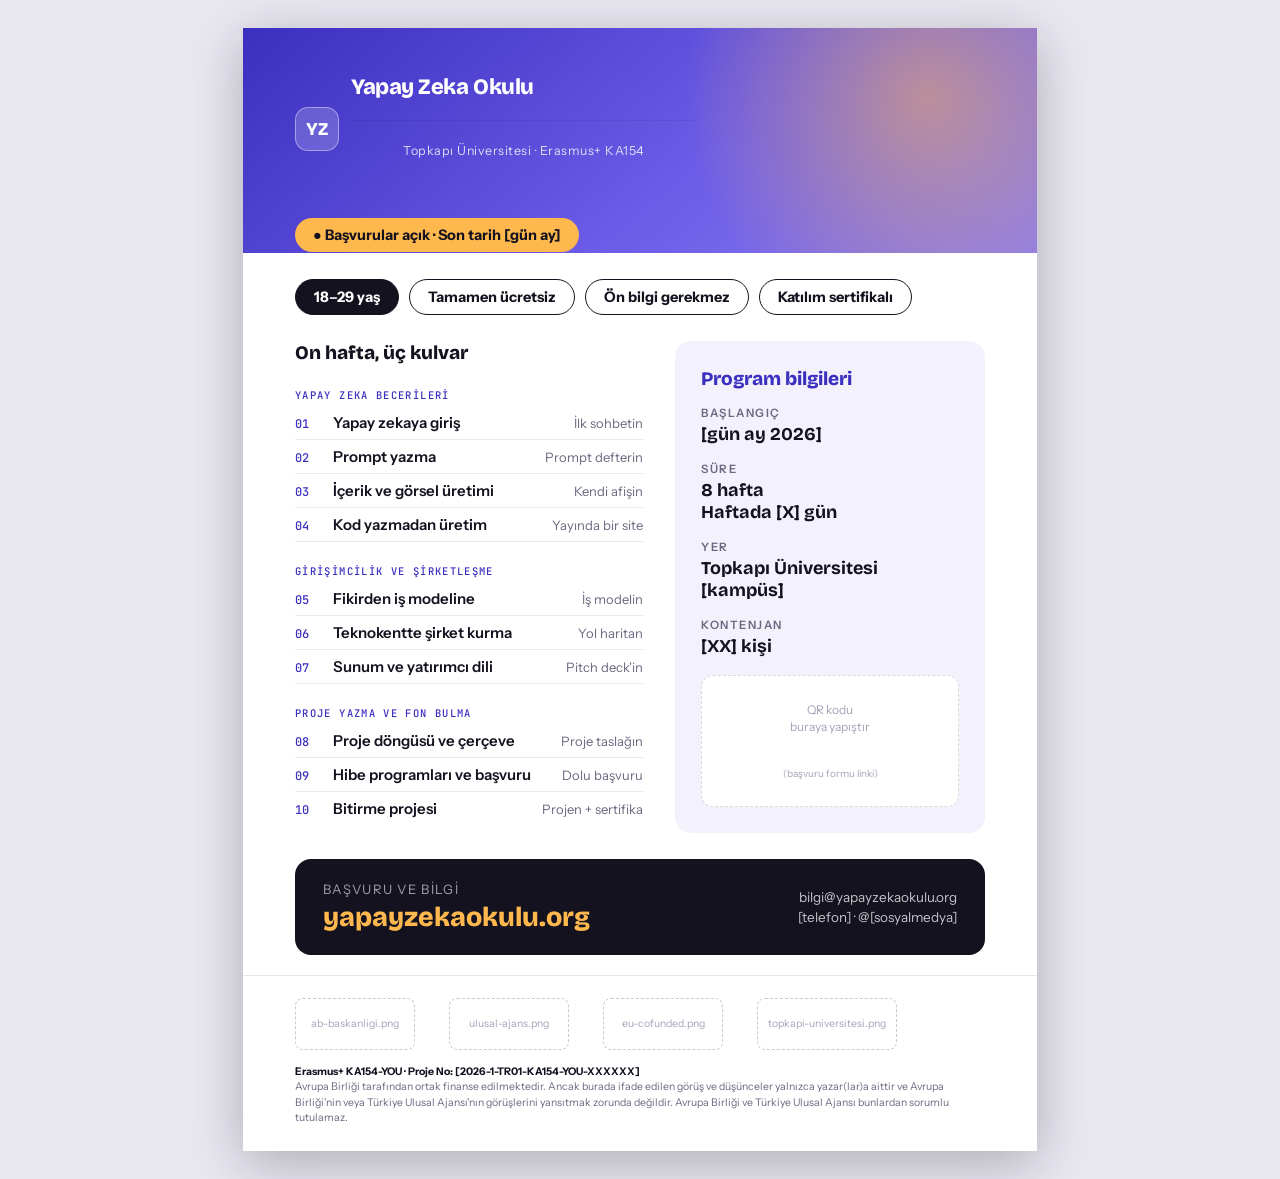
==== afis.html @ c797f371 "Add files via upload" ====
<!DOCTYPE html>
<html lang="tr">
<head>
<meta charset="UTF-8">
<title>Afiş — Yapay Zeka Okulu</title>
<link href="https://fonts.googleapis.com/css2?family=Bricolage+Grotesque:opsz,wght@12..96,400..800&family=Instrument+Sans:wght@400;500;600;700&family=JetBrains+Mono:wght@400;500&display=swap" rel="stylesheet">
<style>
:root{
  --murekkep:#14121f; --mor:#3B2FBF; --mor-acik:#6C5CE7;
  --kayisi:#FFB84D; --leylak:#F3F1FC;
}
*{margin:0;padding:0;box-sizing:border-box}
body{background:#e9e7f0;display:flex;justify-content:center;padding:28px;font-family:'Instrument Sans',sans-serif}

.afis{
  width:794px;height:1123px;background:#fff;position:relative;overflow:hidden;
  display:flex;flex-direction:column;box-shadow:0 12px 50px rgba(20,18,31,.28);
}
@media print{
  body{background:none;padding:0}
  .afis{box-shadow:none;width:210mm;height:297mm}
  @page{size:A4 portrait;margin:0}
}

/* üst blok — mor gradyan */
.ust{
  position:relative;background:linear-gradient(140deg,var(--mor) 0%,var(--mor-acik) 58%,#8B7BF0 100%);
  color:#fff;padding:46px 52px 52px;overflow:hidden;
}
.ust::after{
  content:"";position:absolute;top:-190px;right:-150px;width:520px;height:520px;border-radius:50%;
  background:radial-gradient(circle,rgba(255,184,77,.5),transparent 66%);
}
.marka{position:relative;display:flex;align-items:center;gap:12px;margin-bottom:34px}
.marka-ikon{
  width:44px;height:44px;border-radius:13px;background:rgba(255,255,255,.18);
  border:1.5px solid rgba(255,255,255,.4);display:grid;place-items:center;
  font-family:'Bricolage Grotesque',sans-serif;font-weight:800;font-size:18px;
}
.marka .ad{font-family:'Bricolage Grotesque',sans-serif;font-weight:800;font-size:22px;letter-spacing:-.02em}
.marka .alt{font-size:12.5px;opacity:.8;letter-spacing:.04em}

.rozet{
  position:relative;display:inline-flex;align-items:center;gap:9px;
  background:var(--kayisi);color:var(--murekkep);border-radius:100px;
  padding:8px 18px;font-weight:700;font-size:14.5px;margin-bottom:22px;
}
h1{
  position:relative;font-family:'Bricolage Grotesque',sans-serif;font-weight:800;
  font-size:70px;line-height:.98;letter-spacing:-.03em;margin-bottom:20px;
}
h1 .sari{color:var(--kayisi)}
.spot{position:relative;font-size:20px;line-height:1.5;opacity:.94;max-width:590px}

/* prompt şeridi */
.prompt{
  position:relative;margin-top:26px;background:rgba(255,255,255,.14);
  border:1.5px solid rgba(255,255,255,.3);border-radius:100px;
  padding:14px 22px;font-family:'JetBrains Mono',monospace;font-size:14.5px;
  display:flex;align-items:center;gap:12px;max-width:600px;
}
.prompt .ok{margin-left:auto;width:30px;height:30px;border-radius:50%;background:#fff;color:var(--mor);display:grid;place-items:center;font-size:16px;font-weight:700}

/* etiket satırı */
.etiketler{display:flex;gap:10px;padding:26px 52px 0;flex-wrap:wrap}
.et{
  font-weight:700;font-size:14.5px;border:1.8px solid var(--murekkep);
  border-radius:100px;padding:8px 18px;color:var(--murekkep);
}
.et.dolu{background:var(--murekkep);color:#fff}

/* orta: müfredat + bilgi */
.orta{display:flex;gap:32px;padding:26px 52px 0;flex:1}
.mufredat{flex:1.35}
.baslik{
  font-family:'Bricolage Grotesque',sans-serif;font-weight:800;font-size:19px;
  margin-bottom:16px;color:var(--murekkep);
}
.ders{display:flex;gap:14px;align-items:baseline;padding:7px 0;border-bottom:1px solid rgba(20,18,31,.09)}
.ders:last-child{border:0}
.kulvar{font-family:'JetBrains Mono',monospace;font-size:10.5px;letter-spacing:.13em;text-transform:uppercase;color:var(--mor);font-weight:500;margin:14px 0 4px;padding-top:8px}
.kulvar:first-of-type{margin-top:0;padding-top:0}
.ders .no{font-family:'JetBrains Mono',monospace;font-size:12px;color:var(--mor);font-weight:500;flex:none;width:24px}
.ders .ad{font-weight:600;font-size:15px;color:var(--murekkep)}
.ders .aciklama{font-size:13px;color:#6b6880;margin-left:auto;text-align:right}

.bilgi{
  flex:1;background:var(--leylak);border-radius:16px;padding:26px;align-self:flex-start;
}
.bilgi .baslik{color:var(--mor)}
.satir{margin-bottom:16px}
.satir .k{font-size:11.5px;text-transform:uppercase;letter-spacing:.13em;color:#6b6880;font-weight:600;margin-bottom:3px}
.satir .v{font-family:'Bricolage Grotesque',sans-serif;font-weight:700;font-size:18px;color:var(--murekkep);line-height:1.25}
.qr{
  margin-top:18px;background:#fff;border-radius:12px;height:132px;
  display:grid;place-items:center;color:#a6a2b8;font-size:12px;text-align:center;padding:10px;
  border:1.5px dashed rgba(20,18,31,.16);line-height:1.4;
}

/* başvuru şeridi */
.basvuru{
  margin:26px 52px 0;background:var(--murekkep);color:#fff;border-radius:16px;
  padding:22px 28px;display:flex;align-items:center;justify-content:space-between;gap:18px;
}
.basvuru .sol .k{font-size:13px;opacity:.6;letter-spacing:.1em;text-transform:uppercase;margin-bottom:4px}
.basvuru .sol .v{font-family:'Bricolage Grotesque',sans-serif;font-weight:800;font-size:27px;color:var(--kayisi)}
.basvuru .sag{text-align:right;font-size:13.5px;opacity:.75;line-height:1.5}

/* logo alt bandı */
.alt{padding:22px 52px 26px;margin-top:20px;border-top:1px solid rgba(20,18,31,.1)}
.logolar{display:flex;align-items:center;gap:34px;flex-wrap:wrap;margin-bottom:14px}
.logolar img{height:52px;width:auto;max-width:170px;object-fit:contain}
.logo-yer{
  height:52px;min-width:120px;border:1.5px dashed rgba(20,18,31,.22);border-radius:8px;
  display:grid;place-items:center;font-size:10.5px;color:#a6a2b8;text-align:center;padding:5px 10px;line-height:1.3;
}
.reddi{font-size:10.5px;line-height:1.45;color:#6b6880}
.reddi b{color:var(--murekkep)}
</style>
</head>
<body>
<div class="afis">

  <div class="ust">
    <div class="marka">
      <div class="marka-ikon">YZ</div>
      <div>
        <div class="ad">Yapay Zeka Okulu</div>
        <div class="alt">Topkapı Üniversitesi · Erasmus+ KA154</div>
      </div>
    </div>

    <div class="rozet">● Başvurular açık · Son tarih [gün ay]</div>
    <h1>Yapay zeka ile<br><span class="sari">yeni bir başlangıç</span></h1>
    <p class="spot">Şu an ne okuyorsan ne de çalışıyorsan, buradan başla. On haftada yapay zekayı öğren, fikrini bir girişime çevir, proje yazmayı ve fon bulmayı öğren.</p>

    <div class="prompt">
      <span>yapay zeka öğrenmek istiyorum, nereden başlarım?</span>
      <span class="ok">↑</span>
    </div>
  </div>

  <div class="etiketler">
    <div class="et dolu">18–29 yaş</div>
    <div class="et">Tamamen ücretsiz</div>
    <div class="et">Ön bilgi gerekmez</div>
    <div class="et">Katılım sertifikalı</div>
  </div>

  <div class="orta">
    <div class="mufredat">
      <div class="baslik">On hafta, üç kulvar</div>
      <div class="kulvar">Yapay zeka becerileri</div>
      <div class="ders"><span class="no">01</span><span class="ad">Yapay zekaya giriş</span><span class="aciklama">İlk sohbetin</span></div>
      <div class="ders"><span class="no">02</span><span class="ad">Prompt yazma</span><span class="aciklama">Prompt defterin</span></div>
      <div class="ders"><span class="no">03</span><span class="ad">İçerik ve görsel üretimi</span><span class="aciklama">Kendi afişin</span></div>
      <div class="ders"><span class="no">04</span><span class="ad">Kod yazmadan üretim</span><span class="aciklama">Yayında bir site</span></div>
      <div class="kulvar">Girişimcilik ve şirketleşme</div>
      <div class="ders"><span class="no">05</span><span class="ad">Fikirden iş modeline</span><span class="aciklama">İş modelin</span></div>
      <div class="ders"><span class="no">06</span><span class="ad">Teknokentte şirket kurma</span><span class="aciklama">Yol haritan</span></div>
      <div class="ders"><span class="no">07</span><span class="ad">Sunum ve yatırımcı dili</span><span class="aciklama">Pitch deck'in</span></div>
      <div class="kulvar">Proje yazma ve fon bulma</div>
      <div class="ders"><span class="no">08</span><span class="ad">Proje döngüsü ve çerçeve</span><span class="aciklama">Proje taslağın</span></div>
      <div class="ders"><span class="no">09</span><span class="ad">Hibe programları ve başvuru</span><span class="aciklama">Dolu başvuru</span></div>
      <div class="ders"><span class="no">10</span><span class="ad">Bitirme projesi</span><span class="aciklama">Projen + sertifika</span></div>
    </div>

    <div class="bilgi">
      <div class="baslik">Program bilgileri</div>
      <div class="satir"><div class="k">Başlangıç</div><div class="v">[gün ay 2026]</div></div>
      <div class="satir"><div class="k">Süre</div><div class="v">8 hafta<br>Haftada [X] gün</div></div>
      <div class="satir"><div class="k">Yer</div><div class="v">Topkapı Üniversitesi<br>[kampüs]</div></div>
      <div class="satir"><div class="k">Kontenjan</div><div class="v">[XX] kişi</div></div>
      <div class="qr">QR kodu<br>buraya yapıştır<br><span style="font-size:10px">(başvuru formu linki)</span></div>
    </div>
  </div>

  <div class="basvuru">
    <div class="sol">
      <div class="k">Başvuru ve bilgi</div>
      <div class="v">yapayzekaokulu.org</div>
    </div>
    <div class="sag">bilgi@yapayzekaokulu.org<br>[telefon] · @[sosyalmedya]</div>
  </div>

  <div class="alt">
    <div class="logolar">
      <img src="logos/ab-baskanligi.png" alt="Avrupa Birliği Başkanlığı" onerror="this.outerHTML='&lt;div class=\'logo-yer\'&gt;ab-baskanligi.png&lt;/div&gt;'">
      <img src="logos/ulusal-ajans.png" alt="Türkiye Ulusal Ajansı" onerror="this.outerHTML='&lt;div class=\'logo-yer\'&gt;ulusal-ajans.png&lt;/div&gt;'">
      <img src="logos/eu-cofunded.png" alt="Avrupa Birliği tarafından ortak finanse edilmektedir" onerror="this.outerHTML='&lt;div class=\'logo-yer\'&gt;eu-cofunded.png&lt;/div&gt;'">
      <img src="logos/topkapi-universitesi.png" alt="Topkapı Üniversitesi" onerror="this.outerHTML='&lt;div class=\'logo-yer\'&gt;topkapi-universitesi.png&lt;/div&gt;'">
    </div>
    <div class="reddi">
      <b>Erasmus+ KA154-YOU · Proje No: [2026-1-TR01-KA154-YOU-XXXXXX]</b><br>
      Avrupa Birliği tarafından ortak finanse edilmektedir. Ancak burada ifade edilen görüş ve düşünceler yalnızca yazar(lar)a aittir ve Avrupa Birliği'nin veya Türkiye Ulusal Ajansı'nın görüşlerini yansıtmak zorunda değildir. Avrupa Birliği ve Türkiye Ulusal Ajansı bunlardan sorumlu tutulamaz.
    </div>
  </div>

</div>
</body>
</html>
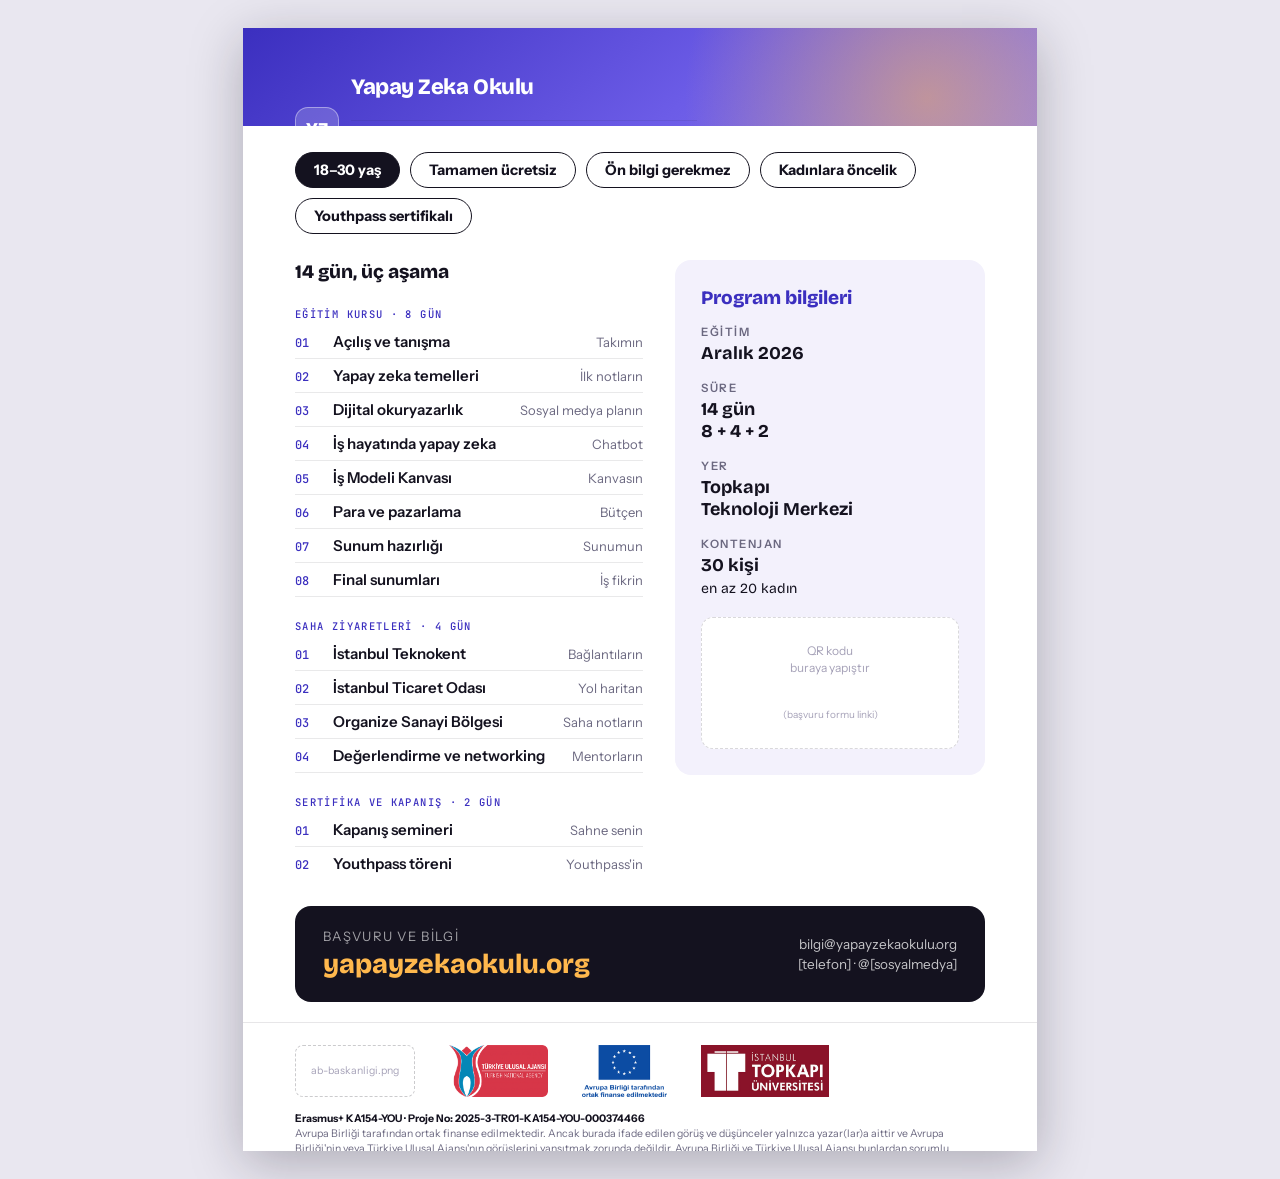
==== commit 5feeb6f3: "Add files via upload" ====
--- a/afis.html
+++ b/afis.html
@@ -130,9 +130,9 @@
       </div>
     </div>
 
-    <div class="rozet">● Başvurular açık · Son tarih [gün ay]</div>
+    <div class="rozet">● Başvurular açık · Son tarih 30 Ekim 2026</div>
     <h1>Yapay zeka ile<br><span class="sari">yeni bir başlangıç</span></h1>
-    <p class="spot">Şu an ne okuyorsan ne de çalışıyorsan, buradan başla. On haftada yapay zekayı öğren, fikrini bir girişime çevir, proje yazmayı ve fon bulmayı öğren.</p>
+    <p class="spot">Şu an ne okuyorsan ne de çalışıyorsan, buradan başla. On dört günde yapay zekayı öğren, fikrini bir iş modeline çevir, teknokenti yerinde gör.</p>
 
     <div class="prompt">
       <span>yapay zeka öğrenmek istiyorum, nereden başlarım?</span>
@@ -141,36 +141,41 @@
   </div>
 
   <div class="etiketler">
-    <div class="et dolu">18–29 yaş</div>
+    <div class="et dolu">18–30 yaş</div>
     <div class="et">Tamamen ücretsiz</div>
     <div class="et">Ön bilgi gerekmez</div>
-    <div class="et">Katılım sertifikalı</div>
+    <div class="et">Kadınlara öncelik</div>
+    <div class="et">Youthpass sertifikalı</div>
   </div>
 
   <div class="orta">
     <div class="mufredat">
-      <div class="baslik">On hafta, üç kulvar</div>
-      <div class="kulvar">Yapay zeka becerileri</div>
-      <div class="ders"><span class="no">01</span><span class="ad">Yapay zekaya giriş</span><span class="aciklama">İlk sohbetin</span></div>
-      <div class="ders"><span class="no">02</span><span class="ad">Prompt yazma</span><span class="aciklama">Prompt defterin</span></div>
-      <div class="ders"><span class="no">03</span><span class="ad">İçerik ve görsel üretimi</span><span class="aciklama">Kendi afişin</span></div>
-      <div class="ders"><span class="no">04</span><span class="ad">Kod yazmadan üretim</span><span class="aciklama">Yayında bir site</span></div>
-      <div class="kulvar">Girişimcilik ve şirketleşme</div>
-      <div class="ders"><span class="no">05</span><span class="ad">Fikirden iş modeline</span><span class="aciklama">İş modelin</span></div>
-      <div class="ders"><span class="no">06</span><span class="ad">Teknokentte şirket kurma</span><span class="aciklama">Yol haritan</span></div>
-      <div class="ders"><span class="no">07</span><span class="ad">Sunum ve yatırımcı dili</span><span class="aciklama">Pitch deck'in</span></div>
-      <div class="kulvar">Proje yazma ve fon bulma</div>
-      <div class="ders"><span class="no">08</span><span class="ad">Proje döngüsü ve çerçeve</span><span class="aciklama">Proje taslağın</span></div>
-      <div class="ders"><span class="no">09</span><span class="ad">Hibe programları ve başvuru</span><span class="aciklama">Dolu başvuru</span></div>
-      <div class="ders"><span class="no">10</span><span class="ad">Bitirme projesi</span><span class="aciklama">Projen + sertifika</span></div>
+      <div class="baslik">14 gün, üç aşama</div>
+      <div class="kulvar">Eğitim kursu · 8 gün</div>
+      <div class="ders"><span class="no">01</span><span class="ad">Açılış ve tanışma</span><span class="aciklama">Takımın</span></div>
+      <div class="ders"><span class="no">02</span><span class="ad">Yapay zeka temelleri</span><span class="aciklama">İlk notların</span></div>
+      <div class="ders"><span class="no">03</span><span class="ad">Dijital okuryazarlık</span><span class="aciklama">Sosyal medya planın</span></div>
+      <div class="ders"><span class="no">04</span><span class="ad">İş hayatında yapay zeka</span><span class="aciklama">Chatbot</span></div>
+      <div class="ders"><span class="no">05</span><span class="ad">İş Modeli Kanvası</span><span class="aciklama">Kanvasın</span></div>
+      <div class="ders"><span class="no">06</span><span class="ad">Para ve pazarlama</span><span class="aciklama">Bütçen</span></div>
+      <div class="ders"><span class="no">07</span><span class="ad">Sunum hazırlığı</span><span class="aciklama">Sunumun</span></div>
+      <div class="ders"><span class="no">08</span><span class="ad">Final sunumları</span><span class="aciklama">İş fikrin</span></div>
+      <div class="kulvar">Saha ziyaretleri · 4 gün</div>
+      <div class="ders"><span class="no">01</span><span class="ad">İstanbul Teknokent</span><span class="aciklama">Bağlantıların</span></div>
+      <div class="ders"><span class="no">02</span><span class="ad">İstanbul Ticaret Odası</span><span class="aciklama">Yol haritan</span></div>
+      <div class="ders"><span class="no">03</span><span class="ad">Organize Sanayi Bölgesi</span><span class="aciklama">Saha notların</span></div>
+      <div class="ders"><span class="no">04</span><span class="ad">Değerlendirme ve networking</span><span class="aciklama">Mentorların</span></div>
+      <div class="kulvar">Sertifika ve kapanış · 2 gün</div>
+      <div class="ders"><span class="no">01</span><span class="ad">Kapanış semineri</span><span class="aciklama">Sahne senin</span></div>
+      <div class="ders"><span class="no">02</span><span class="ad">Youthpass töreni</span><span class="aciklama">Youthpass'in</span></div>
     </div>
 
     <div class="bilgi">
       <div class="baslik">Program bilgileri</div>
-      <div class="satir"><div class="k">Başlangıç</div><div class="v">[gün ay 2026]</div></div>
-      <div class="satir"><div class="k">Süre</div><div class="v">8 hafta<br>Haftada [X] gün</div></div>
-      <div class="satir"><div class="k">Yer</div><div class="v">Topkapı Üniversitesi<br>[kampüs]</div></div>
-      <div class="satir"><div class="k">Kontenjan</div><div class="v">[XX] kişi</div></div>
+      <div class="satir"><div class="k">Eğitim</div><div class="v">Aralık 2026</div></div>
+      <div class="satir"><div class="k">Süre</div><div class="v">14 gün<br>8 + 4 + 2</div></div>
+      <div class="satir"><div class="k">Yer</div><div class="v">Topkapı<br>Teknoloji Merkezi</div></div>
+      <div class="satir"><div class="k">Kontenjan</div><div class="v">30 kişi<br><span style="font-weight:400;font-size:14px">en az 20 kadın</span></div></div>
       <div class="qr">QR kodu<br>buraya yapıştır<br><span style="font-size:10px">(başvuru formu linki)</span></div>
     </div>
   </div>
@@ -186,12 +191,12 @@
   <div class="alt">
     <div class="logolar">
       <img src="logos/ab-baskanligi.png" alt="Avrupa Birliği Başkanlığı" onerror="this.outerHTML='&lt;div class=\'logo-yer\'&gt;ab-baskanligi.png&lt;/div&gt;'">
-      <img src="logos/ulusal-ajans.png" alt="Türkiye Ulusal Ajansı" onerror="this.outerHTML='&lt;div class=\'logo-yer\'&gt;ulusal-ajans.png&lt;/div&gt;'">
-      <img src="logos/eu-cofunded.png" alt="Avrupa Birliği tarafından ortak finanse edilmektedir" onerror="this.outerHTML='&lt;div class=\'logo-yer\'&gt;eu-cofunded.png&lt;/div&gt;'">
-      <img src="logos/topkapi-universitesi.png" alt="Topkapı Üniversitesi" onerror="this.outerHTML='&lt;div class=\'logo-yer\'&gt;topkapi-universitesi.png&lt;/div&gt;'">
+      <img src="[data-uri]" alt="Türkiye Ulusal Ajansı" onerror="this.outerHTML='&lt;div class=\'logo-yer\'&gt;ulusal-ajans.png&lt;/div&gt;'">
+      <img src="[data-uri]" alt="Avrupa Birliği tarafından ortak finanse edilmektedir" >
+      <img src="[data-uri]" alt="Topkapı Üniversitesi" onerror="this.outerHTML='&lt;div class=\'logo-yer\'&gt;topkapi-universitesi.png&lt;/div&gt;'">
     </div>
     <div class="reddi">
-      <b>Erasmus+ KA154-YOU · Proje No: [2026-1-TR01-KA154-YOU-XXXXXX]</b><br>
+      <b>Erasmus+ KA154-YOU · Proje No: 2025-3-TR01-KA154-YOU-000374466</b><br>
       Avrupa Birliği tarafından ortak finanse edilmektedir. Ancak burada ifade edilen görüş ve düşünceler yalnızca yazar(lar)a aittir ve Avrupa Birliği'nin veya Türkiye Ulusal Ajansı'nın görüşlerini yansıtmak zorunda değildir. Avrupa Birliği ve Türkiye Ulusal Ajansı bunlardan sorumlu tutulamaz.
     </div>
   </div>
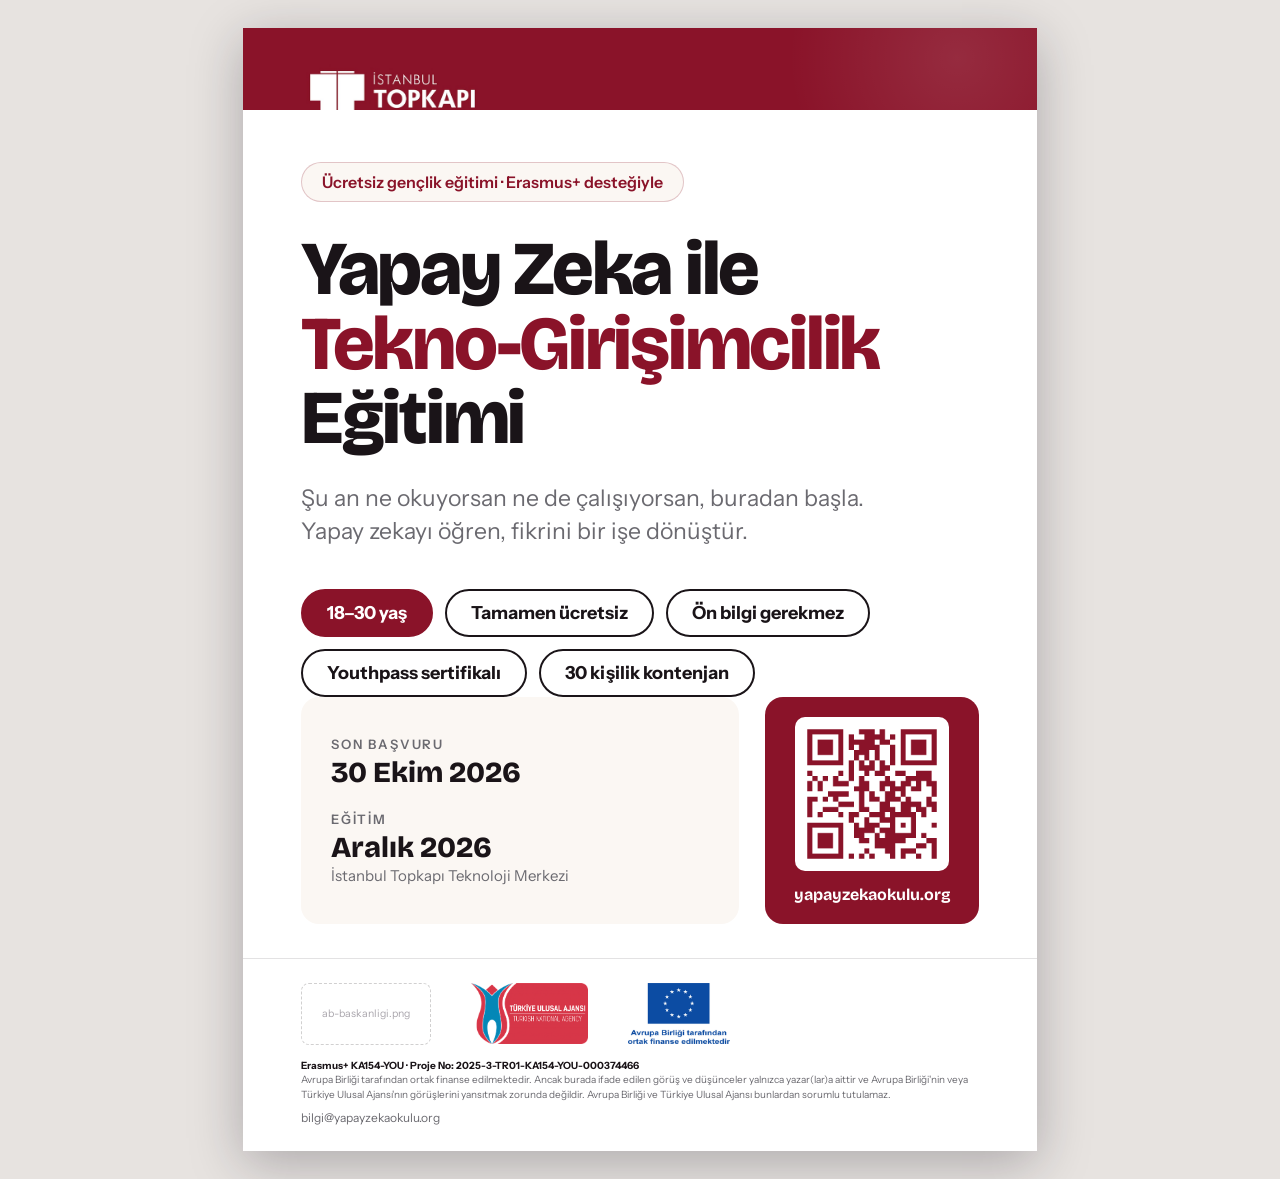
==== commit 37cf0da9: "Add files via upload" ====
--- a/afis.html
+++ b/afis.html
@@ -2,203 +2,108 @@
 <html lang="tr">
 <head>
 <meta charset="UTF-8">
-<title>Afiş — Yapay Zeka Okulu</title>
-<link href="https://fonts.googleapis.com/css2?family=Bricolage+Grotesque:opsz,wght@12..96,400..800&family=Instrument+Sans:wght@400;500;600;700&family=JetBrains+Mono:wght@400;500&display=swap" rel="stylesheet">
+<title>Afiş — Yapay Zeka ile Tekno-Girişimcilik Eğitimi</title>
+<link href="https://fonts.googleapis.com/css2?family=Bricolage+Grotesque:opsz,wght@12..96,400..800&family=Instrument+Sans:wght@400;500;600;700&display=swap" rel="stylesheet">
 <style>
-:root{
-  --murekkep:#14121f; --mor:#3B2FBF; --mor-acik:#6C5CE7;
-  --kayisi:#FFB84D; --leylak:#F3F1FC;
-}
+:root{ --bordo:#8A1329; --koyu:#5E0C1C; --krem:#FBF7F3; --gri:#6B6A70; }
 *{margin:0;padding:0;box-sizing:border-box}
-body{background:#e9e7f0;display:flex;justify-content:center;padding:28px;font-family:'Instrument Sans',sans-serif}
+body{background:#e7e3e0;display:flex;justify-content:center;padding:28px;font-family:'Instrument Sans',sans-serif}
+.afis{width:794px;height:1123px;background:#fff;position:relative;overflow:hidden;display:flex;flex-direction:column;
+  box-shadow:0 12px 50px rgba(20,18,31,.28)}
+@media print{ body{background:none;padding:0} .afis{box-shadow:none;width:210mm;height:297mm}
+  @page{size:A4 portrait;margin:0} }
 
-.afis{
-  width:794px;height:1123px;background:#fff;position:relative;overflow:hidden;
-  display:flex;flex-direction:column;box-shadow:0 12px 50px rgba(20,18,31,.28);
-}
-@media print{
-  body{background:none;padding:0}
-  .afis{box-shadow:none;width:210mm;height:297mm}
-  @page{size:A4 portrait;margin:0}
-}
+/* üst bordo bant */
+.ust{background:var(--bordo);padding:34px 58px 30px;position:relative;overflow:hidden}
+.ust::after{content:"";position:absolute;top:-140px;right:-90px;width:340px;height:340px;border-radius:50%;
+  background:radial-gradient(circle,rgba(255,255,255,.10),transparent 70%)}
+.ust img{height:74px;width:auto;display:block;position:relative}
 
-/* üst blok — mor gradyan */
-.ust{
-  position:relative;background:linear-gradient(140deg,var(--mor) 0%,var(--mor-acik) 58%,#8B7BF0 100%);
-  color:#fff;padding:46px 52px 52px;overflow:hidden;
-}
-.ust::after{
-  content:"";position:absolute;top:-190px;right:-150px;width:520px;height:520px;border-radius:50%;
-  background:radial-gradient(circle,rgba(255,184,77,.5),transparent 66%);
-}
-.marka{position:relative;display:flex;align-items:center;gap:12px;margin-bottom:34px}
-.marka-ikon{
-  width:44px;height:44px;border-radius:13px;background:rgba(255,255,255,.18);
-  border:1.5px solid rgba(255,255,255,.4);display:grid;place-items:center;
-  font-family:'Bricolage Grotesque',sans-serif;font-weight:800;font-size:18px;
-}
-.marka .ad{font-family:'Bricolage Grotesque',sans-serif;font-weight:800;font-size:22px;letter-spacing:-.02em}
-.marka .alt{font-size:12.5px;opacity:.8;letter-spacing:.04em}
+/* gövde */
+.govde{flex:1;padding:52px 58px 0;display:flex;flex-direction:column}
+.etiket{display:inline-block;align-self:flex-start;background:var(--krem);border:1.5px solid rgba(138,19,41,.22);
+  color:var(--bordo);border-radius:100px;padding:9px 20px;font-weight:600;font-size:16px;margin-bottom:30px}
+h1{font-family:'Bricolage Grotesque',sans-serif;font-weight:800;font-size:76px;line-height:.98;
+  letter-spacing:-.03em;color:#1A1418;margin-bottom:26px}
+h1 .vurgu{color:var(--bordo)}
+.spot{font-size:23px;line-height:1.45;color:var(--gri);max-width:600px}
 
-.rozet{
-  position:relative;display:inline-flex;align-items:center;gap:9px;
-  background:var(--kayisi);color:var(--murekkep);border-radius:100px;
-  padding:8px 18px;font-weight:700;font-size:14.5px;margin-bottom:22px;
-}
-h1{
-  position:relative;font-family:'Bricolage Grotesque',sans-serif;font-weight:800;
-  font-size:70px;line-height:.98;letter-spacing:-.03em;margin-bottom:20px;
-}
-h1 .sari{color:var(--kayisi)}
-.spot{position:relative;font-size:20px;line-height:1.5;opacity:.94;max-width:590px}
+.pills{display:flex;gap:12px;flex-wrap:wrap;margin-top:40px}
+.pill{border:2px solid #1A1418;border-radius:100px;padding:11px 24px;font-weight:700;font-size:18px;color:#1A1418}
+.pill.dolu{background:var(--bordo);border-color:var(--bordo);color:#fff}
 
-/* prompt şeridi */
-.prompt{
-  position:relative;margin-top:26px;background:rgba(255,255,255,.14);
-  border:1.5px solid rgba(255,255,255,.3);border-radius:100px;
-  padding:14px 22px;font-family:'JetBrains Mono',monospace;font-size:14.5px;
-  display:flex;align-items:center;gap:12px;max-width:600px;
-}
-.prompt .ok{margin-left:auto;width:30px;height:30px;border-radius:50%;background:#fff;color:var(--mor);display:grid;place-items:center;font-size:16px;font-weight:700}
+/* tarih + qr */
+.alt-blok{margin-top:auto;margin-bottom:34px;display:flex;gap:26px;align-items:stretch}
+.tarihler{flex:1;background:var(--krem);border-radius:18px;padding:28px 30px;display:flex;flex-direction:column;justify-content:center;gap:22px}
+.satir .k{font-size:13px;letter-spacing:.14em;text-transform:uppercase;color:var(--gri);font-weight:600;margin-bottom:5px}
+.satir .v{font-family:'Bricolage Grotesque',sans-serif;font-weight:800;font-size:29px;color:#1A1418;line-height:1.1}
+.satir .v small{display:block;font-family:'Instrument Sans';font-weight:400;font-size:15px;color:var(--gri);margin-top:4px}
+.qr-kutu{width:214px;background:var(--bordo);border-radius:18px;padding:20px;display:flex;flex-direction:column;
+  align-items:center;justify-content:center;gap:14px;color:#fff}
+.qr{width:154px;height:154px;background:#fff;border-radius:10px;padding:7px}
+.qr img{width:100%;height:100%;display:block}
+.qr-kutu .adres{font-family:'Bricolage Grotesque',sans-serif;font-weight:700;font-size:16px;text-align:center}
 
-/* etiket satırı */
-.etiketler{display:flex;gap:10px;padding:26px 52px 0;flex-wrap:wrap}
-.et{
-  font-weight:700;font-size:14.5px;border:1.8px solid var(--murekkep);
-  border-radius:100px;padding:8px 18px;color:var(--murekkep);
-}
-.et.dolu{background:var(--murekkep);color:#fff}
-
-/* orta: müfredat + bilgi */
-.orta{display:flex;gap:32px;padding:26px 52px 0;flex:1}
-.mufredat{flex:1.35}
-.baslik{
-  font-family:'Bricolage Grotesque',sans-serif;font-weight:800;font-size:19px;
-  margin-bottom:16px;color:var(--murekkep);
-}
-.ders{display:flex;gap:14px;align-items:baseline;padding:7px 0;border-bottom:1px solid rgba(20,18,31,.09)}
-.ders:last-child{border:0}
-.kulvar{font-family:'JetBrains Mono',monospace;font-size:10.5px;letter-spacing:.13em;text-transform:uppercase;color:var(--mor);font-weight:500;margin:14px 0 4px;padding-top:8px}
-.kulvar:first-of-type{margin-top:0;padding-top:0}
-.ders .no{font-family:'JetBrains Mono',monospace;font-size:12px;color:var(--mor);font-weight:500;flex:none;width:24px}
-.ders .ad{font-weight:600;font-size:15px;color:var(--murekkep)}
-.ders .aciklama{font-size:13px;color:#6b6880;margin-left:auto;text-align:right}
-
-.bilgi{
-  flex:1;background:var(--leylak);border-radius:16px;padding:26px;align-self:flex-start;
-}
-.bilgi .baslik{color:var(--mor)}
-.satir{margin-bottom:16px}
-.satir .k{font-size:11.5px;text-transform:uppercase;letter-spacing:.13em;color:#6b6880;font-weight:600;margin-bottom:3px}
-.satir .v{font-family:'Bricolage Grotesque',sans-serif;font-weight:700;font-size:18px;color:var(--murekkep);line-height:1.25}
-.qr{
-  margin-top:18px;background:#fff;border-radius:12px;height:132px;
-  display:grid;place-items:center;color:#a6a2b8;font-size:12px;text-align:center;padding:10px;
-  border:1.5px dashed rgba(20,18,31,.16);line-height:1.4;
-}
-
-/* başvuru şeridi */
-.basvuru{
-  margin:26px 52px 0;background:var(--murekkep);color:#fff;border-radius:16px;
-  padding:22px 28px;display:flex;align-items:center;justify-content:space-between;gap:18px;
-}
-.basvuru .sol .k{font-size:13px;opacity:.6;letter-spacing:.1em;text-transform:uppercase;margin-bottom:4px}
-.basvuru .sol .v{font-family:'Bricolage Grotesque',sans-serif;font-weight:800;font-size:27px;color:var(--kayisi)}
-.basvuru .sag{text-align:right;font-size:13.5px;opacity:.75;line-height:1.5}
-
-/* logo alt bandı */
-.alt{padding:22px 52px 26px;margin-top:20px;border-top:1px solid rgba(20,18,31,.1)}
-.logolar{display:flex;align-items:center;gap:34px;flex-wrap:wrap;margin-bottom:14px}
-.logolar img{height:52px;width:auto;max-width:170px;object-fit:contain}
-.logo-yer{
-  height:52px;min-width:120px;border:1.5px dashed rgba(20,18,31,.22);border-radius:8px;
-  display:grid;place-items:center;font-size:10.5px;color:#a6a2b8;text-align:center;padding:5px 10px;line-height:1.3;
-}
-.reddi{font-size:10.5px;line-height:1.45;color:#6b6880}
-.reddi b{color:var(--murekkep)}
+/* alt logo bandı */
+.logo-bant{border-top:1px solid rgba(26,20,24,.12);padding:24px 58px 26px}
+.logolar{display:flex;align-items:center;gap:40px;flex-wrap:wrap;margin-bottom:14px}
+.logolar img{height:62px;width:auto;object-fit:contain}
+.logo-yer{height:62px;min-width:130px;border:1.5px dashed rgba(26,20,24,.2);border-radius:8px;display:grid;place-items:center;
+  font-size:10.5px;color:#A9A5AC;text-align:center;padding:6px 10px;line-height:1.3}
+.reddi{font-size:10px;line-height:1.45;color:var(--gri)}
+.reddi b{color:#1A1418}
+.iletisim{margin-top:8px;font-size:12px;color:var(--gri)}
 </style>
 </head>
 <body>
 <div class="afis">
 
-  <div class="ust">
-    <div class="marka">
-      <div class="marka-ikon">YZ</div>
-      <div>
-        <div class="ad">Yapay Zeka Okulu</div>
-        <div class="alt">Topkapı Üniversitesi · Erasmus+ KA154</div>
-      </div>
+  <div class="ust"><img src="[data-uri]" alt="İstanbul Topkapı Üniversitesi"></div>
+
+  <div class="govde">
+    <div class="etiket">Ücretsiz gençlik eğitimi · Erasmus+ desteğiyle</div>
+
+    <h1>Yapay Zeka ile<br><span class="vurgu">Tekno-Girişimcilik</span><br>Eğitimi</h1>
+
+    <p class="spot">Şu an ne okuyorsan ne de çalışıyorsan, buradan başla. Yapay zekayı öğren, fikrini bir işe dönüştür.</p>
+
+    <div class="pills">
+      <div class="pill dolu">18–30 yaş</div>
+      <div class="pill">Tamamen ücretsiz</div>
+      <div class="pill">Ön bilgi gerekmez</div>
+      <div class="pill">Youthpass sertifikalı</div>
+      <div class="pill">30 kişilik kontenjan</div>
     </div>
 
-    <div class="rozet">● Başvurular açık · Son tarih 30 Ekim 2026</div>
-    <h1>Yapay zeka ile<br><span class="sari">yeni bir başlangıç</span></h1>
-    <p class="spot">Şu an ne okuyorsan ne de çalışıyorsan, buradan başla. On dört günde yapay zekayı öğren, fikrini bir iş modeline çevir, teknokenti yerinde gör.</p>
-
-    <div class="prompt">
-      <span>yapay zeka öğrenmek istiyorum, nereden başlarım?</span>
-      <span class="ok">↑</span>
+    <div class="alt-blok">
+      <div class="tarihler">
+        <div class="satir">
+          <div class="k">Son başvuru</div>
+          <div class="v">30 Ekim 2026</div>
+        </div>
+        <div class="satir">
+          <div class="k">Eğitim</div>
+          <div class="v">Aralık 2026<small>İstanbul Topkapı Teknoloji Merkezi</small></div>
+        </div>
+      </div>
+      <div class="qr-kutu">
+        <div class="qr"><img src="[data-uri]" alt="yapayzekaokulu.org QR kodu"></div>
+        <div class="adres">yapayzekaokulu.org</div>
+      </div>
     </div>
   </div>
 
-  <div class="etiketler">
-    <div class="et dolu">18–30 yaş</div>
-    <div class="et">Tamamen ücretsiz</div>
-    <div class="et">Ön bilgi gerekmez</div>
-    <div class="et">Kadınlara öncelik</div>
-    <div class="et">Youthpass sertifikalı</div>
-  </div>
-
-  <div class="orta">
-    <div class="mufredat">
-      <div class="baslik">14 gün, üç aşama</div>
-      <div class="kulvar">Eğitim kursu · 8 gün</div>
-      <div class="ders"><span class="no">01</span><span class="ad">Açılış ve tanışma</span><span class="aciklama">Takımın</span></div>
-      <div class="ders"><span class="no">02</span><span class="ad">Yapay zeka temelleri</span><span class="aciklama">İlk notların</span></div>
-      <div class="ders"><span class="no">03</span><span class="ad">Dijital okuryazarlık</span><span class="aciklama">Sosyal medya planın</span></div>
-      <div class="ders"><span class="no">04</span><span class="ad">İş hayatında yapay zeka</span><span class="aciklama">Chatbot</span></div>
-      <div class="ders"><span class="no">05</span><span class="ad">İş Modeli Kanvası</span><span class="aciklama">Kanvasın</span></div>
-      <div class="ders"><span class="no">06</span><span class="ad">Para ve pazarlama</span><span class="aciklama">Bütçen</span></div>
-      <div class="ders"><span class="no">07</span><span class="ad">Sunum hazırlığı</span><span class="aciklama">Sunumun</span></div>
-      <div class="ders"><span class="no">08</span><span class="ad">Final sunumları</span><span class="aciklama">İş fikrin</span></div>
-      <div class="kulvar">Saha ziyaretleri · 4 gün</div>
-      <div class="ders"><span class="no">01</span><span class="ad">İstanbul Teknokent</span><span class="aciklama">Bağlantıların</span></div>
-      <div class="ders"><span class="no">02</span><span class="ad">İstanbul Ticaret Odası</span><span class="aciklama">Yol haritan</span></div>
-      <div class="ders"><span class="no">03</span><span class="ad">Organize Sanayi Bölgesi</span><span class="aciklama">Saha notların</span></div>
-      <div class="ders"><span class="no">04</span><span class="ad">Değerlendirme ve networking</span><span class="aciklama">Mentorların</span></div>
-      <div class="kulvar">Sertifika ve kapanış · 2 gün</div>
-      <div class="ders"><span class="no">01</span><span class="ad">Kapanış semineri</span><span class="aciklama">Sahne senin</span></div>
-      <div class="ders"><span class="no">02</span><span class="ad">Youthpass töreni</span><span class="aciklama">Youthpass'in</span></div>
-    </div>
-
-    <div class="bilgi">
-      <div class="baslik">Program bilgileri</div>
-      <div class="satir"><div class="k">Eğitim</div><div class="v">Aralık 2026</div></div>
-      <div class="satir"><div class="k">Süre</div><div class="v">14 gün<br>8 + 4 + 2</div></div>
-      <div class="satir"><div class="k">Yer</div><div class="v">Topkapı<br>Teknoloji Merkezi</div></div>
-      <div class="satir"><div class="k">Kontenjan</div><div class="v">30 kişi<br><span style="font-weight:400;font-size:14px">en az 20 kadın</span></div></div>
-      <div class="qr">QR kodu<br>buraya yapıştır<br><span style="font-size:10px">(başvuru formu linki)</span></div>
-    </div>
-  </div>
-
-  <div class="basvuru">
-    <div class="sol">
-      <div class="k">Başvuru ve bilgi</div>
-      <div class="v">yapayzekaokulu.org</div>
-    </div>
-    <div class="sag">bilgi@yapayzekaokulu.org<br>[telefon] · @[sosyalmedya]</div>
-  </div>
-
-  <div class="alt">
+  <div class="logo-bant">
     <div class="logolar">
       <img src="logos/ab-baskanligi.png" alt="Avrupa Birliği Başkanlığı" onerror="this.outerHTML='&lt;div class=\'logo-yer\'&gt;ab-baskanligi.png&lt;/div&gt;'">
-      <img src="[data-uri]" alt="Türkiye Ulusal Ajansı" onerror="this.outerHTML='&lt;div class=\'logo-yer\'&gt;ulusal-ajans.png&lt;/div&gt;'">
-      <img src="[data-uri]" alt="Avrupa Birliği tarafından ortak finanse edilmektedir" >
-      <img src="[data-uri]" alt="Topkapı Üniversitesi" onerror="this.outerHTML='&lt;div class=\'logo-yer\'&gt;topkapi-universitesi.png&lt;/div&gt;'">
+      <img src="[data-uri]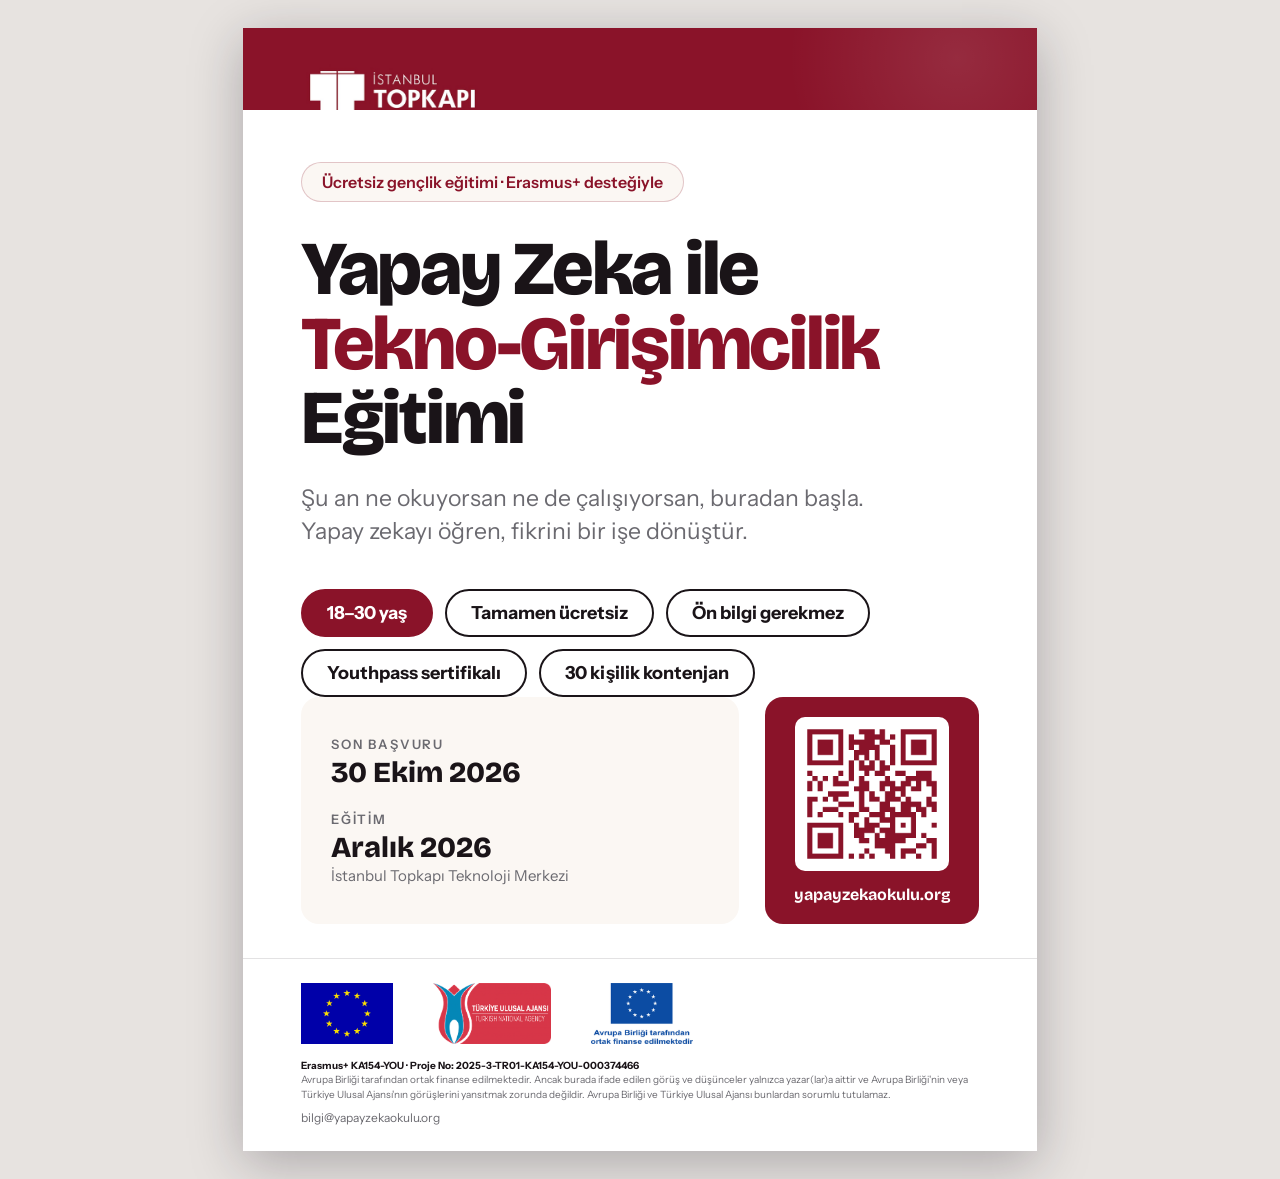
==== commit feb1c190: "Update afis.html" ====
--- a/afis.html
+++ b/afis.html
@@ -95,7 +95,7 @@
 
   <div class="logo-bant">
     <div class="logolar">
-      <img src="logos/ab-baskanligi.png" alt="Avrupa Birliği Başkanlığı" onerror="this.outerHTML='&lt;div class=\'logo-yer\'&gt;ab-baskanligi.png&lt;/div&gt;'">
+      <img src="logos/euablem.gif" alt="Avrupa Birliği Başkanlığı" onerror="this.outerHTML='&lt;div class=\'logo-yer\'&gt;ab-baskanligi.png&lt;/div&gt;'">
       <img src="[data-uri]" alt="Türkiye Ulusal Ajansı">
       <img src="[data-uri]" alt="Avrupa Birliği tarafından ortak finanse edilmektedir">
     </div>
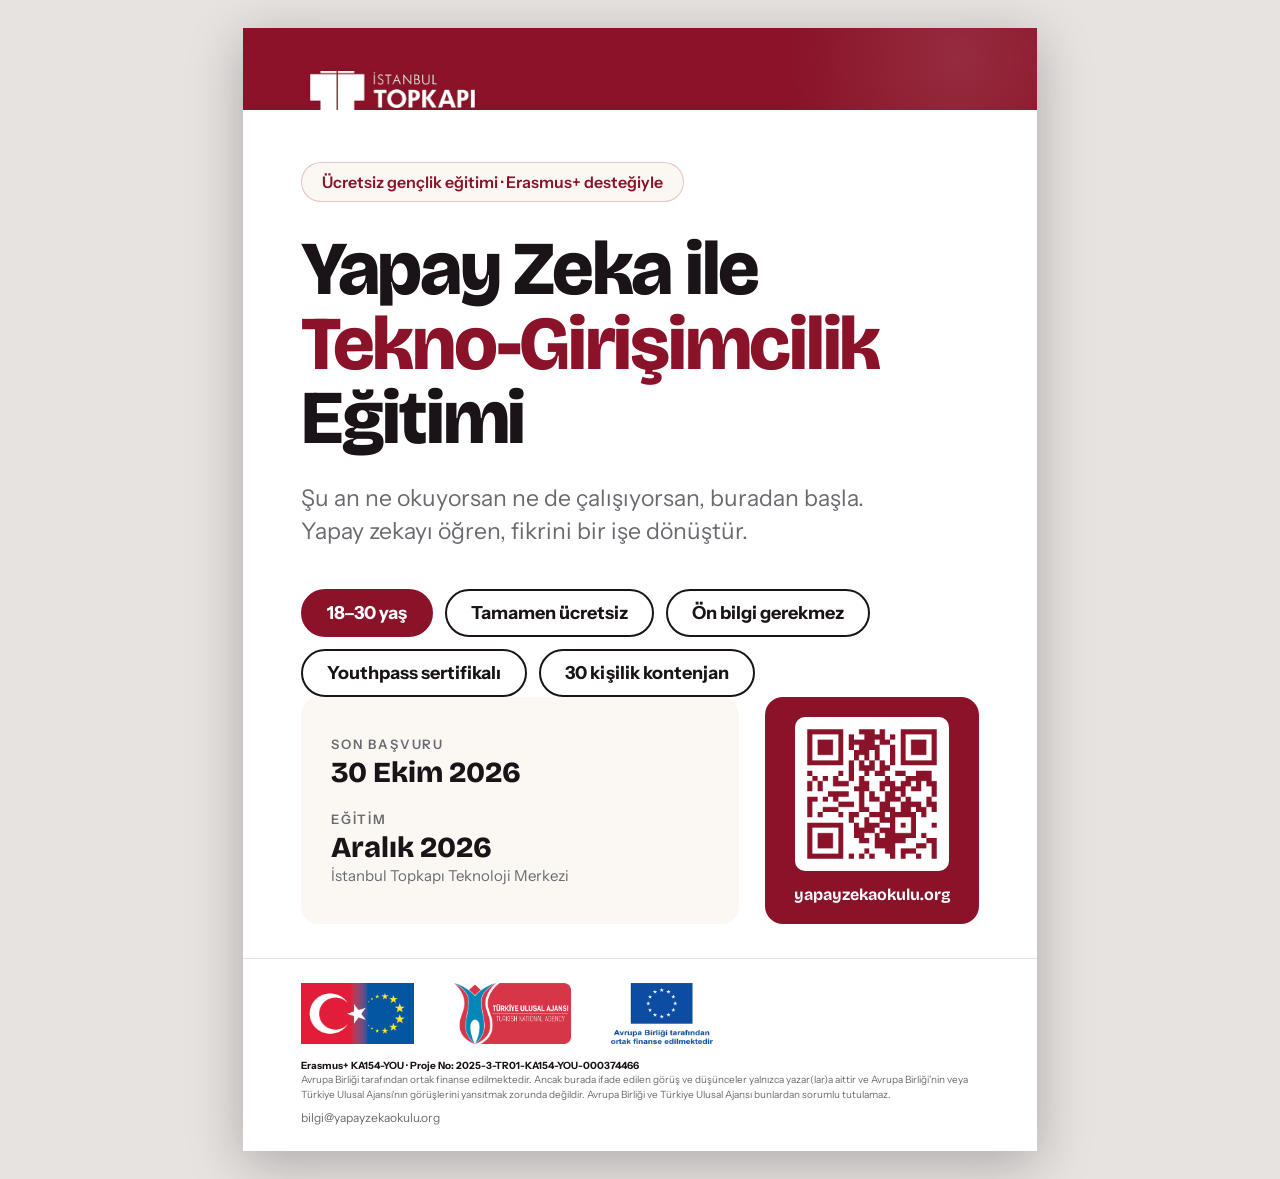
==== commit 8cb3df79: "Rename afis (1).html to afis.html" ====
--- a/afis.html
+++ b/afis.html
@@ -95,7 +95,7 @@
 
   <div class="logo-bant">
     <div class="logolar">
-      <img src="logos/euablem.gif" alt="Avrupa Birliği Başkanlığı" onerror="this.outerHTML='&lt;div class=\'logo-yer\'&gt;ab-baskanligi.png&lt;/div&gt;'">
+      <img src="[data-uri]" alt="T.C. Dışişleri Bakanlığı Avrupa Birliği Başkanlığı">
       <img src="[data-uri]" alt="Türkiye Ulusal Ajansı">
       <img src="[data-uri]" alt="Avrupa Birliği tarafından ortak finanse edilmektedir">
     </div>
